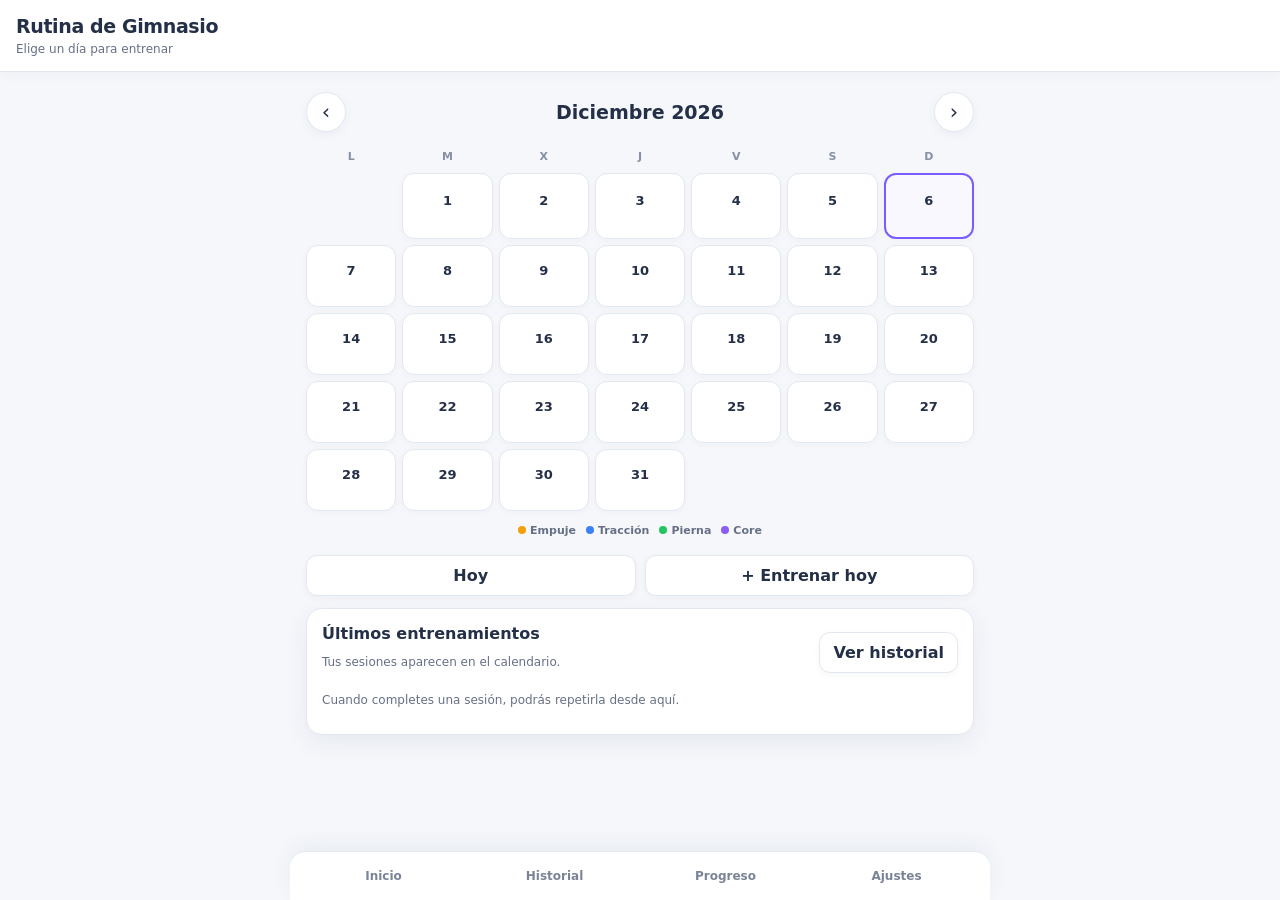
==== index.html @ dfa06aca "Update index.html" ====
<!doctype html>
<html lang="es">
<head>
<meta charset="utf-8">
<meta name="viewport" content="width=device-width,initial-scale=1,viewport-fit=cover">
<meta name="theme-color" content="#f5f7fb">
<meta name="description" content="Rutina Gym — calendario, entrenamientos, historial y biblioteca de ejercicios.">
<link rel="manifest" href="manifest.json">
<link rel="stylesheet" href="css/app.css">
<title>Rutina Gym V.2.5</title>
</head>
<body>
<div id="app">
<header class="topbar">
  <button id="backBtn" class="icon-btn hidden" aria-label="Volver">‹</button>
  <div class="title-wrap"><h1 id="pageTitle">Rutina de Gimnasio</h1><p id="pageSubtitle">Elige un día para entrenar</p></div>
</header>
<main id="screen"></main>
<nav class="bottom-nav" aria-label="Navegación principal">
  <button data-route="home">Inicio</button>
  <button data-route="history">Historial</button>
  <button data-route="stats">Progreso</button>
  <button data-route="settings">Ajustes</button>
</nav>
</div>
<div id="toast" class="toast" role="status" aria-live="polite"></div>
<div id="modalRoot"></div>
<script src="data/exercises.js"></script>
<script src="js/app.js" defer></script>
</body>
</html>
---- css/app.css ----
:root{
  --bg:#f5f7fb;
  --surface:#ffffff;
  --surface-soft:#f8fafc;
  --surface-tint:#eef2ff;
  --border:#e3e8f0;
  --text:#243047;
  --muted:#667085;
  --accent:#7c5cff;
  --accent-soft:#eee9ff;
  --push:#f59e0b;
  --pull:#3b82f6;
  --legs:#22c55e;
  --core:#8b5cf6;
  --danger:#dc4c64;
  --shadow:0 8px 24px rgba(37,52,79,.07);
}
*{box-sizing:border-box;-webkit-tap-highlight-color:transparent}
html,body{margin:0;min-height:100%;background:var(--bg);color:var(--text);font-family:Inter,system-ui,-apple-system,BlinkMacSystemFont,"Segoe UI",sans-serif}
body{padding-bottom:88px}
button,input,select,textarea{font:inherit}
button{cursor:pointer;color:inherit}
a{color:inherit;text-decoration:none}
.hidden{display:none!important}

.topbar{position:sticky;top:0;z-index:20;display:flex;align-items:center;gap:10px;min-height:72px;padding:12px 16px;background:rgba(255,255,255,.94);backdrop-filter:blur(12px);border-bottom:1px solid var(--border);box-shadow:0 2px 14px rgba(37,52,79,.04)}
.topbar h1{font-size:19px;line-height:1.2;margin:0;font-weight:800;letter-spacing:-.02em}
.topbar p{font-size:12px;color:var(--muted);margin:4px 0 0}
.title-wrap{min-width:0}
.icon-btn{width:40px;height:40px;flex:0 0 40px;border:1px solid var(--border);border-radius:50%;background:var(--surface);color:var(--text);font-size:25px;line-height:1;box-shadow:0 3px 10px rgba(37,52,79,.06)}

#screen{max-width:700px;margin:auto;padding:18px 16px 28px}
.bottom-nav{position:fixed;bottom:0;left:0;right:0;z-index:30;display:grid;grid-template-columns:repeat(4,1fr);padding:8px 8px calc(8px + env(safe-area-inset-bottom));background:rgba(255,255,255,.96);backdrop-filter:blur(14px);border-top:1px solid var(--border);box-shadow:0 -6px 20px rgba(37,52,79,.06)}
.bottom-nav button{border:0;background:none;color:#7a8496;padding:9px 4px;font-size:12px;font-weight:650;border-radius:10px}
.bottom-nav button.active{color:var(--accent);background:var(--accent-soft)}

.card{background:var(--surface);border:1px solid var(--border);border-radius:16px;padding:15px;margin-bottom:12px;box-shadow:var(--shadow)}
.row{display:flex;align-items:center;justify-content:space-between;gap:10px}.grid{display:grid;gap:10px}.grid-2{grid-template-columns:repeat(2,1fr)}
.btn{border:1px solid var(--border);border-radius:11px;background:var(--surface);color:var(--text);padding:10px 13px;font-weight:650;box-shadow:0 2px 7px rgba(37,52,79,.04)}
.btn:hover{background:var(--surface-soft)}
.btn.primary{background:var(--accent);border-color:var(--accent);color:#fff;box-shadow:0 6px 15px rgba(124,92,255,.22)}
.btn.danger{color:var(--danger)}.btn.full{width:100%}.btn:disabled{opacity:.45;cursor:not-allowed}.muted{color:var(--muted)}.small{font-size:12px}
h2{margin:4px 0 15px;font-size:24px;letter-spacing:-.025em}h3{margin:0 0 6px;font-size:16px}

.calendar-head{display:flex;align-items:center;justify-content:space-between;margin:2px 0 14px}.month-label{font-size:19px;font-weight:800;text-transform:capitalize}.month-btn{width:40px;height:40px;border:1px solid var(--border);border-radius:50%;background:var(--surface);color:var(--text);font-size:21px;box-shadow:0 3px 10px rgba(37,52,79,.05)}
.weekdays,.days{display:grid;grid-template-columns:repeat(7,1fr);gap:6px}.weekdays{margin-bottom:6px}.weekdays span{text-align:center;color:#8791a3;font-size:11px;font-weight:750;padding:4px}
.day-cell{min-height:62px;border:1px solid var(--border);border-radius:12px;background:var(--surface);display:flex;flex-direction:column;align-items:center;justify-content:center;gap:6px;font-size:13px;font-weight:700;position:relative;box-shadow:0 2px 7px rgba(37,52,79,.03)}
.day-cell.today{outline:2px solid var(--accent);outline-offset:-2px;background:#faf8ff}.day-cell.has-workout{background:#f9fafc}.day-cell.empty{visibility:hidden}.day-dots{display:flex;gap:4px;height:6px}.dot{width:6px;height:6px;border-radius:50%}
.legend{display:flex;gap:10px;justify-content:center;flex-wrap:wrap;margin:13px 0 18px}.legend span{font-size:11px;color:var(--muted);font-weight:650}.legend i{display:inline-block;width:8px;height:8px;border-radius:50%;margin-right:4px}
.home-actions{display:grid;grid-template-columns:repeat(2,1fr);gap:9px}

.modal-backdrop{position:fixed;inset:0;background:rgba(36,48,71,.35);backdrop-filter:blur(3px);z-index:100;display:flex;align-items:flex-end}.sheet{width:100%;max-width:700px;margin:auto 0 0;background:var(--surface);border:1px solid var(--border);border-radius:20px 20px 0 0;padding:17px;max-height:88vh;overflow:auto;box-shadow:0 -10px 35px rgba(37,52,79,.15)}.sheet h2{margin-top:0}
.session-row{border:1px solid var(--border);border-left:5px solid var(--gc,#7c5cff);border-radius:12px;padding:12px;margin-bottom:8px;background:var(--surface-soft)}.session-row button{margin-top:8px}
.group-banner{border-left:5px solid var(--gc);background:linear-gradient(135deg,#fff,#f8fafc);border-radius:16px;padding:16px;margin-bottom:14px;box-shadow:var(--shadow)}.group-banner-top{display:flex;justify-content:space-between;gap:10px}
.selection-row{display:flex;align-items:center;gap:11px;padding:13px;border:1px solid var(--border);border-radius:12px;background:var(--surface);margin-bottom:8px;box-shadow:0 2px 7px rgba(37,52,79,.03)}.selection-row.checked{border-color:var(--gc);background:color-mix(in srgb,var(--gc) 7%,white)}
.checkbox{width:28px;height:28px;flex:0 0 28px;border:1px solid #cfd6e2;border-radius:8px;display:grid;place-items:center;background:#f8fafc;color:#fff}.checkbox.checked{background:var(--gc);color:#fff;border-color:var(--gc);font-weight:900}
.section-label{font-size:11px;color:#7b8495;text-transform:uppercase;letter-spacing:.09em;margin:17px 3px 8px;font-weight:800}
.sticky-actions{position:sticky;bottom:84px;background:rgba(245,247,251,.94);backdrop-filter:blur(10px);padding:10px 0;display:grid;grid-template-columns:1fr 1fr;gap:9px;z-index:10}

.progress{height:9px;background:#e9edf4;border-radius:99px;overflow:hidden}.progress>div{height:100%;background:linear-gradient(90deg,var(--accent),#a98dff);width:0;border-radius:99px;transition:width .2s ease}
.tags{display:flex;gap:5px;flex-wrap:wrap}.tag{font-size:10px;padding:4px 8px;border-radius:99px;background:#eef1f6;color:#657084;font-weight:650}
.exercise{border-left:5px solid var(--exercise-color,var(--accent))}.workout-image{width:100%;max-height:230px;object-fit:contain;border-radius:12px;background:#f3f5f9;border:1px solid var(--border);margin:11px 0}.exercise-instructions{white-space:pre-line;line-height:1.5;color:#4f5c72}
.exercise-actions{display:flex;gap:7px;flex-wrap:wrap;align-items:center;margin:9px 0}.target{padding:9px 10px;background:#f0ecff;color:#5d49ad;border-radius:10px;font-weight:700}
.set-row{display:grid;grid-template-columns:30px 1fr 1fr 1fr 44px;gap:6px;align-items:center;margin-top:7px}.set-row input{padding:9px 5px;text-align:center;background:#f8fafc}.set-num{text-align:center;color:#8791a3;font-size:12px;font-weight:700}.check{height:40px;border-radius:10px;border:1px solid #d5dbe5;background:#f7f9fc;color:#647084}.check.checked{background:#22c55e;border-color:#22c55e;color:#fff}
.list{display:grid;gap:9px}.list-item{background:var(--surface);border:1px solid var(--border);border-radius:12px;padding:12px;box-shadow:0 2px 8px rgba(37,52,79,.035)}.empty{text-align:center;padding:32px 12px;color:var(--muted)}
.kpis{display:grid;grid-template-columns:repeat(2,1fr);gap:9px}.kpi{background:linear-gradient(135deg,#f7f5ff,#f9fbff);border:1px solid var(--border);border-radius:13px;padding:13px}.kpi b{display:block;font-size:20px;color:var(--text)}.kpi span{font-size:11px;color:var(--muted)}
label{display:block;font-size:12px;color:#59667b;margin-bottom:10px;font-weight:650}input,select,textarea{width:100%;background:#f9fafc;color:var(--text);border:1px solid #dce2eb;border-radius:10px;padding:10px}input:focus,select:focus,textarea:focus{outline:2px solid #dcd3ff;border-color:#a894ff}textarea{min-height:90px;resize:vertical}
.exercise-grid{display:grid;gap:10px}.exercise-card{display:grid;grid-template-columns:92px 1fr;gap:12px}.exercise-image{width:92px;height:92px;object-fit:cover;border-radius:12px;background:#f1f4f8;border:1px solid var(--border)}.exercise-image.placeholder{display:grid;place-items:center;color:#a1aaba;font-size:28px}.editor-image{width:100%;max-height:260px;object-fit:contain;border-radius:12px;background:#f3f5f9;border:1px solid var(--border);margin-bottom:10px}
.settings-hero{background:linear-gradient(135deg,#fff7ed,#f5f3ff 60%,#eef6ff)}.settings-icon{width:44px;height:44px;border-radius:14px;display:grid;place-items:center;background:#eee9ff;color:#6b50dc;font-size:22px;margin-bottom:10px}
.rest{position:fixed;left:12px;right:12px;bottom:92px;z-index:150;background:#fff;border:1px solid var(--border);border-radius:14px;padding:11px;display:flex;align-items:center;justify-content:space-between;gap:8px;box-shadow:0 10px 30px rgba(37,52,79,.16)}.rest strong{font-size:25px;color:var(--accent)}
.toast{position:fixed;left:16px;right:16px;bottom:96px;z-index:200;background:#243047;color:#fff;border-radius:11px;padding:12px 14px;display:none;box-shadow:0 10px 25px rgba(37,52,79,.18)}

@media(min-width:700px){.bottom-nav{left:50%;right:auto;width:700px;transform:translateX(-50%);border-radius:16px 16px 0 0}.kpis{grid-template-columns:repeat(4,1fr)}.modal-backdrop{align-items:center}.sheet{border-radius:18px;max-height:80vh}}
@media(max-width:390px){.day-cell{min-height:54px}.set-row{grid-template-columns:25px 1fr 1fr 1fr 40px}.exercise-card{grid-template-columns:78px 1fr}.exercise-image{width:78px;height:78px}}

/* V2.5: training workflow */
.repeat-row{margin-top:12px;padding-top:12px;border-top:1px solid var(--border)}
.exercise-image-placeholder{display:grid;place-items:center;min-height:72px;margin:10px 0;padding:12px;background:var(--surface-soft);border:1px dashed #cbd3e1;border-radius:12px;color:var(--muted);font-size:12px}
.previous-performance{display:flex;align-items:center;justify-content:space-between;gap:8px;flex-wrap:wrap;padding:8px 0;border-bottom:1px solid var(--border)}
.previous-performance p{margin:0;flex:1;min-width:180px}
.set-table-head{display:grid;grid-template-columns:30px 1fr 1fr 1fr 44px;gap:6px;margin-top:12px;color:var(--muted);font-size:10px;font-weight:800;text-align:center;text-transform:uppercase;letter-spacing:.04em}
.set-actions{display:flex;gap:8px;margin-top:9px;flex-wrap:wrap}.set-actions .btn{font-size:12px;padding:8px 10px}.btn.disabled{opacity:.4}
.progression-advice{margin-top:12px;padding:11px 12px;background:linear-gradient(135deg,#f0fdf4,#f0f9ff);border:1px solid #d5eee1;border-radius:12px;color:#315b4b}.progression-advice b{font-size:12px}.progression-advice p{margin:5px 0 0;line-height:1.45;color:#46645a}
@media(max-width:390px){.set-table-head,.set-row{grid-template-columns:24px minmax(0,1fr) minmax(0,1fr) minmax(0,1fr) 38px}.set-row input{min-width:0;padding:8px 2px;font-size:13px}.set-num{font-size:11px}}
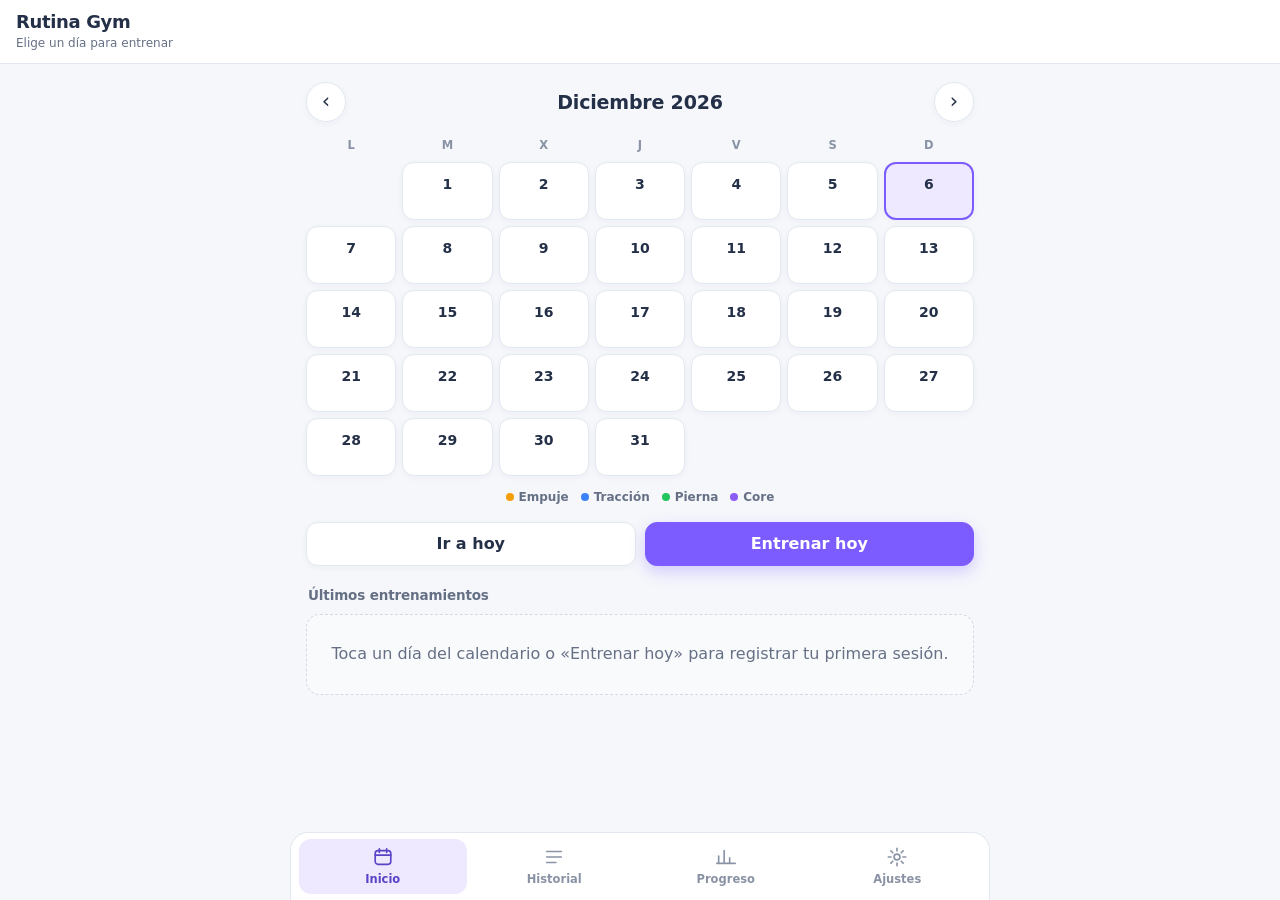
==== commit 7fe390ed: "Add files via upload" ====
--- a/index.html
+++ b/index.html
@@ -4,28 +4,45 @@
 <meta charset="utf-8">
 <meta name="viewport" content="width=device-width,initial-scale=1,viewport-fit=cover">
 <meta name="theme-color" content="#f5f7fb">
-<meta name="description" content="Rutina Gym — calendario, entrenamientos, historial y biblioteca de ejercicios.">
+<meta name="description" content="Rutina Gym: calendario, entrenamientos, historial, progreso y biblioteca de ejercicios.">
+<meta name="apple-mobile-web-app-capable" content="yes">
+<meta name="mobile-web-app-capable" content="yes">
+<meta name="apple-mobile-web-app-title" content="Rutina Gym">
+<meta name="apple-mobile-web-app-status-bar-style" content="default">
 <link rel="manifest" href="manifest.json">
+<link rel="icon" type="image/png" sizes="32x32" href="icons/favicon-32.png">
+<link rel="apple-touch-icon" href="icons/apple-touch-icon.png">
 <link rel="stylesheet" href="css/app.css">
-<title>Rutina Gym V.2.5</title>
+<title>Rutina Gym</title>
 </head>
 <body>
 <div id="app">
-<header class="topbar">
-  <button id="backBtn" class="icon-btn hidden" aria-label="Volver">‹</button>
-  <div class="title-wrap"><h1 id="pageTitle">Rutina de Gimnasio</h1><p id="pageSubtitle">Elige un día para entrenar</p></div>
-</header>
-<main id="screen"></main>
-<nav class="bottom-nav" aria-label="Navegación principal">
-  <button data-route="home">Inicio</button>
-  <button data-route="history">Historial</button>
-  <button data-route="stats">Progreso</button>
-  <button data-route="settings">Ajustes</button>
-</nav>
+  <header class="topbar">
+    <button id="backBtn" type="button" class="icon-btn hidden" aria-label="Volver">‹</button>
+    <div class="title-wrap"><h1 id="pageTitle">Rutina Gym</h1><p id="pageSubtitle"></p></div>
+  </header>
+  <main id="screen"></main>
+  <div id="restBar" class="rest-bar" role="timer" aria-label="Temporizador de descanso"></div>
+  <nav class="bottom-nav" aria-label="Navegación principal">
+    <button type="button" data-route=""><svg viewBox="0 0 24 24" aria-hidden="true"><rect x="3.5" y="5" width="17" height="15" rx="3"/><path d="M3.5 10h17M8 3v4M16 3v4"/></svg>Inicio</button>
+    <button type="button" data-route="history"><svg viewBox="0 0 24 24" aria-hidden="true"><path d="M4 6h16M4 12h16M4 18h10"/></svg>Historial</button>
+    <button type="button" data-route="stats"><svg viewBox="0 0 24 24" aria-hidden="true"><path d="M4 19V11M10 19V5M16 19v-6M22 19H2"/></svg>Progreso</button>
+    <button type="button" data-route="settings"><svg viewBox="0 0 24 24" aria-hidden="true"><circle cx="12" cy="12" r="3.2"/><path d="M12 2.5v3M12 18.5v3M2.5 12h3M18.5 12h3M5.3 5.3l2.1 2.1M16.6 16.6l2.1 2.1M5.3 18.7l2.1-2.1M16.6 7.4l2.1-2.1"/></svg>Ajustes</button>
+  </nav>
 </div>
 <div id="toast" class="toast" role="status" aria-live="polite"></div>
 <div id="modalRoot"></div>
+<noscript><p style="padding:20px">Rutina Gym necesita JavaScript activado.</p></noscript>
 <script src="data/exercises.js"></script>
+<script src="js/util.js" defer></script>
+<script src="js/store.js" defer></script>
+<script src="js/images.js" defer></script>
+<script src="js/logic.js" defer></script>
+<script src="js/timer.js" defer></script>
+<script src="js/charts.js" defer></script>
+<script src="js/backup.js" defer></script>
+<script src="js/views-train.js" defer></script>
+<script src="js/views-manage.js" defer></script>
 <script src="js/app.js" defer></script>
 </body>
 </html>
--- a/css/app.css
+++ b/css/app.css
@@ -1,84 +1,306 @@
+/* Rutina Gym — estilos. Claro y de contraste suave, con modo oscuro (automático o manual). */
 :root{
-  --bg:#f5f7fb;
-  --surface:#ffffff;
-  --surface-soft:#f8fafc;
-  --surface-tint:#eef2ff;
-  --border:#e3e8f0;
-  --text:#243047;
-  --muted:#667085;
-  --accent:#7c5cff;
-  --accent-soft:#eee9ff;
-  --push:#f59e0b;
-  --pull:#3b82f6;
-  --legs:#22c55e;
-  --core:#8b5cf6;
-  --danger:#dc4c64;
-  --shadow:0 8px 24px rgba(37,52,79,.07);
-}
+  --bg:#f5f7fb; --surface:#ffffff; --surface-2:#f8fafc; --surface-3:#eef1f6;
+  --border:#e3e8f0; --border-strong:#d3dae5;
+  --text:#243047; --muted:#667085; --faint:#8a93a5;
+  --accent:#7c5cff; --accent-2:#a98dff; --accent-soft:#eee9ff; --accent-text:#5a43c4;
+  --ok:#16a34a; --ok-soft:#e5f7ec; --warn:#c2620a; --warn-soft:#fff2e2; --info:#2f6fd6; --info-soft:#e8f0fd;
+  --danger:#d43d57; --danger-soft:#fdecef;
+  --shadow:0 8px 24px rgba(37,52,79,.07); --shadow-sm:0 2px 7px rgba(37,52,79,.04);
+  --glass:rgba(255,255,255,.94); --backdrop:rgba(36,48,71,.38); --toast-bg:#243047; --toast-fg:#fff; --toast-act:#c7b9ff;
+  --radius:16px; --nav-h:68px;
+  color-scheme:light;
+}
+@media (prefers-color-scheme:dark){
+  :root:not([data-theme="light"]){
+    --bg:#141824; --surface:#1c2130; --surface-2:#222839; --surface-3:#2a3145;
+    --border:#2d3447; --border-strong:#3a4359;
+    --text:#e6e9f2; --muted:#a2aabd; --faint:#7d869b;
+    --accent:#9a82ff; --accent-2:#b9a6ff; --accent-soft:#2c2650; --accent-text:#c7b9ff;
+    --ok:#3ccf74; --ok-soft:#173326; --warn:#f0a050; --warn-soft:#3a2a17; --info:#7aaeff; --info-soft:#1c2a45;
+    --danger:#ff7088; --danger-soft:#3a1d25;
+    --shadow:0 8px 24px rgba(0,0,0,.28); --shadow-sm:0 2px 7px rgba(0,0,0,.2);
+    --glass:rgba(28,33,48,.94); --backdrop:rgba(5,8,15,.6); --toast-bg:#e6e9f2; --toast-fg:#1c2130; --toast-act:#5a43c4;
+    color-scheme:dark;
+  }
+}
+:root[data-theme="dark"]{
+  --bg:#141824; --surface:#1c2130; --surface-2:#222839; --surface-3:#2a3145;
+  --border:#2d3447; --border-strong:#3a4359;
+  --text:#e6e9f2; --muted:#a2aabd; --faint:#7d869b;
+  --accent:#9a82ff; --accent-2:#b9a6ff; --accent-soft:#2c2650; --accent-text:#c7b9ff;
+  --ok:#3ccf74; --ok-soft:#173326; --warn:#f0a050; --warn-soft:#3a2a17; --info:#7aaeff; --info-soft:#1c2a45;
+  --danger:#ff7088; --danger-soft:#3a1d25;
+  --shadow:0 8px 24px rgba(0,0,0,.28); --shadow-sm:0 2px 7px rgba(0,0,0,.2);
+  --glass:rgba(28,33,48,.94); --backdrop:rgba(5,8,15,.6); --toast-bg:#e6e9f2; --toast-fg:#1c2130; --toast-act:#5a43c4;
+  color-scheme:dark;
+}
+
 *{box-sizing:border-box;-webkit-tap-highlight-color:transparent}
-html,body{margin:0;min-height:100%;background:var(--bg);color:var(--text);font-family:Inter,system-ui,-apple-system,BlinkMacSystemFont,"Segoe UI",sans-serif}
-body{padding-bottom:88px}
-button,input,select,textarea{font:inherit}
-button{cursor:pointer;color:inherit}
+html,body{margin:0;min-height:100%;background:var(--bg);color:var(--text);font-family:Inter,system-ui,-apple-system,BlinkMacSystemFont,"Segoe UI",Roboto,sans-serif;font-size:16px;line-height:1.4}
+body{padding-bottom:calc(var(--nav-h) + env(safe-area-inset-bottom) + 12px)}
+button,input,select,textarea{font:inherit;color:inherit}
+button{cursor:pointer;background:none;border:0;padding:0;text-align:inherit}
 a{color:inherit;text-decoration:none}
+img{display:block}
 .hidden{display:none!important}
-
-.topbar{position:sticky;top:0;z-index:20;display:flex;align-items:center;gap:10px;min-height:72px;padding:12px 16px;background:rgba(255,255,255,.94);backdrop-filter:blur(12px);border-bottom:1px solid var(--border);box-shadow:0 2px 14px rgba(37,52,79,.04)}
-.topbar h1{font-size:19px;line-height:1.2;margin:0;font-weight:800;letter-spacing:-.02em}
-.topbar p{font-size:12px;color:var(--muted);margin:4px 0 0}
-.title-wrap{min-width:0}
-.icon-btn{width:40px;height:40px;flex:0 0 40px;border:1px solid var(--border);border-radius:50%;background:var(--surface);color:var(--text);font-size:25px;line-height:1;box-shadow:0 3px 10px rgba(37,52,79,.06)}
-
-#screen{max-width:700px;margin:auto;padding:18px 16px 28px}
-.bottom-nav{position:fixed;bottom:0;left:0;right:0;z-index:30;display:grid;grid-template-columns:repeat(4,1fr);padding:8px 8px calc(8px + env(safe-area-inset-bottom));background:rgba(255,255,255,.96);backdrop-filter:blur(14px);border-top:1px solid var(--border);box-shadow:0 -6px 20px rgba(37,52,79,.06)}
-.bottom-nav button{border:0;background:none;color:#7a8496;padding:9px 4px;font-size:12px;font-weight:650;border-radius:10px}
-.bottom-nav button.active{color:var(--accent);background:var(--accent-soft)}
-
-.card{background:var(--surface);border:1px solid var(--border);border-radius:16px;padding:15px;margin-bottom:12px;box-shadow:var(--shadow)}
-.row{display:flex;align-items:center;justify-content:space-between;gap:10px}.grid{display:grid;gap:10px}.grid-2{grid-template-columns:repeat(2,1fr)}
-.btn{border:1px solid var(--border);border-radius:11px;background:var(--surface);color:var(--text);padding:10px 13px;font-weight:650;box-shadow:0 2px 7px rgba(37,52,79,.04)}
-.btn:hover{background:var(--surface-soft)}
-.btn.primary{background:var(--accent);border-color:var(--accent);color:#fff;box-shadow:0 6px 15px rgba(124,92,255,.22)}
-.btn.danger{color:var(--danger)}.btn.full{width:100%}.btn:disabled{opacity:.45;cursor:not-allowed}.muted{color:var(--muted)}.small{font-size:12px}
-h2{margin:4px 0 15px;font-size:24px;letter-spacing:-.025em}h3{margin:0 0 6px;font-size:16px}
-
-.calendar-head{display:flex;align-items:center;justify-content:space-between;margin:2px 0 14px}.month-label{font-size:19px;font-weight:800;text-transform:capitalize}.month-btn{width:40px;height:40px;border:1px solid var(--border);border-radius:50%;background:var(--surface);color:var(--text);font-size:21px;box-shadow:0 3px 10px rgba(37,52,79,.05)}
-.weekdays,.days{display:grid;grid-template-columns:repeat(7,1fr);gap:6px}.weekdays{margin-bottom:6px}.weekdays span{text-align:center;color:#8791a3;font-size:11px;font-weight:750;padding:4px}
-.day-cell{min-height:62px;border:1px solid var(--border);border-radius:12px;background:var(--surface);display:flex;flex-direction:column;align-items:center;justify-content:center;gap:6px;font-size:13px;font-weight:700;position:relative;box-shadow:0 2px 7px rgba(37,52,79,.03)}
-.day-cell.today{outline:2px solid var(--accent);outline-offset:-2px;background:#faf8ff}.day-cell.has-workout{background:#f9fafc}.day-cell.empty{visibility:hidden}.day-dots{display:flex;gap:4px;height:6px}.dot{width:6px;height:6px;border-radius:50%}
-.legend{display:flex;gap:10px;justify-content:center;flex-wrap:wrap;margin:13px 0 18px}.legend span{font-size:11px;color:var(--muted);font-weight:650}.legend i{display:inline-block;width:8px;height:8px;border-radius:50%;margin-right:4px}
-.home-actions{display:grid;grid-template-columns:repeat(2,1fr);gap:9px}
-
-.modal-backdrop{position:fixed;inset:0;background:rgba(36,48,71,.35);backdrop-filter:blur(3px);z-index:100;display:flex;align-items:flex-end}.sheet{width:100%;max-width:700px;margin:auto 0 0;background:var(--surface);border:1px solid var(--border);border-radius:20px 20px 0 0;padding:17px;max-height:88vh;overflow:auto;box-shadow:0 -10px 35px rgba(37,52,79,.15)}.sheet h2{margin-top:0}
-.session-row{border:1px solid var(--border);border-left:5px solid var(--gc,#7c5cff);border-radius:12px;padding:12px;margin-bottom:8px;background:var(--surface-soft)}.session-row button{margin-top:8px}
-.group-banner{border-left:5px solid var(--gc);background:linear-gradient(135deg,#fff,#f8fafc);border-radius:16px;padding:16px;margin-bottom:14px;box-shadow:var(--shadow)}.group-banner-top{display:flex;justify-content:space-between;gap:10px}
-.selection-row{display:flex;align-items:center;gap:11px;padding:13px;border:1px solid var(--border);border-radius:12px;background:var(--surface);margin-bottom:8px;box-shadow:0 2px 7px rgba(37,52,79,.03)}.selection-row.checked{border-color:var(--gc);background:color-mix(in srgb,var(--gc) 7%,white)}
-.checkbox{width:28px;height:28px;flex:0 0 28px;border:1px solid #cfd6e2;border-radius:8px;display:grid;place-items:center;background:#f8fafc;color:#fff}.checkbox.checked{background:var(--gc);color:#fff;border-color:var(--gc);font-weight:900}
-.section-label{font-size:11px;color:#7b8495;text-transform:uppercase;letter-spacing:.09em;margin:17px 3px 8px;font-weight:800}
-.sticky-actions{position:sticky;bottom:84px;background:rgba(245,247,251,.94);backdrop-filter:blur(10px);padding:10px 0;display:grid;grid-template-columns:1fr 1fr;gap:9px;z-index:10}
-
-.progress{height:9px;background:#e9edf4;border-radius:99px;overflow:hidden}.progress>div{height:100%;background:linear-gradient(90deg,var(--accent),#a98dff);width:0;border-radius:99px;transition:width .2s ease}
-.tags{display:flex;gap:5px;flex-wrap:wrap}.tag{font-size:10px;padding:4px 8px;border-radius:99px;background:#eef1f6;color:#657084;font-weight:650}
-.exercise{border-left:5px solid var(--exercise-color,var(--accent))}.workout-image{width:100%;max-height:230px;object-fit:contain;border-radius:12px;background:#f3f5f9;border:1px solid var(--border);margin:11px 0}.exercise-instructions{white-space:pre-line;line-height:1.5;color:#4f5c72}
-.exercise-actions{display:flex;gap:7px;flex-wrap:wrap;align-items:center;margin:9px 0}.target{padding:9px 10px;background:#f0ecff;color:#5d49ad;border-radius:10px;font-weight:700}
-.set-row{display:grid;grid-template-columns:30px 1fr 1fr 1fr 44px;gap:6px;align-items:center;margin-top:7px}.set-row input{padding:9px 5px;text-align:center;background:#f8fafc}.set-num{text-align:center;color:#8791a3;font-size:12px;font-weight:700}.check{height:40px;border-radius:10px;border:1px solid #d5dbe5;background:#f7f9fc;color:#647084}.check.checked{background:#22c55e;border-color:#22c55e;color:#fff}
-.list{display:grid;gap:9px}.list-item{background:var(--surface);border:1px solid var(--border);border-radius:12px;padding:12px;box-shadow:0 2px 8px rgba(37,52,79,.035)}.empty{text-align:center;padding:32px 12px;color:var(--muted)}
-.kpis{display:grid;grid-template-columns:repeat(2,1fr);gap:9px}.kpi{background:linear-gradient(135deg,#f7f5ff,#f9fbff);border:1px solid var(--border);border-radius:13px;padding:13px}.kpi b{display:block;font-size:20px;color:var(--text)}.kpi span{font-size:11px;color:var(--muted)}
-label{display:block;font-size:12px;color:#59667b;margin-bottom:10px;font-weight:650}input,select,textarea{width:100%;background:#f9fafc;color:var(--text);border:1px solid #dce2eb;border-radius:10px;padding:10px}input:focus,select:focus,textarea:focus{outline:2px solid #dcd3ff;border-color:#a894ff}textarea{min-height:90px;resize:vertical}
-.exercise-grid{display:grid;gap:10px}.exercise-card{display:grid;grid-template-columns:92px 1fr;gap:12px}.exercise-image{width:92px;height:92px;object-fit:cover;border-radius:12px;background:#f1f4f8;border:1px solid var(--border)}.exercise-image.placeholder{display:grid;place-items:center;color:#a1aaba;font-size:28px}.editor-image{width:100%;max-height:260px;object-fit:contain;border-radius:12px;background:#f3f5f9;border:1px solid var(--border);margin-bottom:10px}
-.settings-hero{background:linear-gradient(135deg,#fff7ed,#f5f3ff 60%,#eef6ff)}.settings-icon{width:44px;height:44px;border-radius:14px;display:grid;place-items:center;background:#eee9ff;color:#6b50dc;font-size:22px;margin-bottom:10px}
-.rest{position:fixed;left:12px;right:12px;bottom:92px;z-index:150;background:#fff;border:1px solid var(--border);border-radius:14px;padding:11px;display:flex;align-items:center;justify-content:space-between;gap:8px;box-shadow:0 10px 30px rgba(37,52,79,.16)}.rest strong{font-size:25px;color:var(--accent)}
-.toast{position:fixed;left:16px;right:16px;bottom:96px;z-index:200;background:#243047;color:#fff;border-radius:11px;padding:12px 14px;display:none;box-shadow:0 10px 25px rgba(37,52,79,.18)}
-
-@media(min-width:700px){.bottom-nav{left:50%;right:auto;width:700px;transform:translateX(-50%);border-radius:16px 16px 0 0}.kpis{grid-template-columns:repeat(4,1fr)}.modal-backdrop{align-items:center}.sheet{border-radius:18px;max-height:80vh}}
-@media(max-width:390px){.day-cell{min-height:54px}.set-row{grid-template-columns:25px 1fr 1fr 1fr 40px}.exercise-card{grid-template-columns:78px 1fr}.exercise-image{width:78px;height:78px}}
-
-/* V2.5: training workflow */
-.repeat-row{margin-top:12px;padding-top:12px;border-top:1px solid var(--border)}
-.exercise-image-placeholder{display:grid;place-items:center;min-height:72px;margin:10px 0;padding:12px;background:var(--surface-soft);border:1px dashed #cbd3e1;border-radius:12px;color:var(--muted);font-size:12px}
-.previous-performance{display:flex;align-items:center;justify-content:space-between;gap:8px;flex-wrap:wrap;padding:8px 0;border-bottom:1px solid var(--border)}
-.previous-performance p{margin:0;flex:1;min-width:180px}
-.set-table-head{display:grid;grid-template-columns:30px 1fr 1fr 1fr 44px;gap:6px;margin-top:12px;color:var(--muted);font-size:10px;font-weight:800;text-align:center;text-transform:uppercase;letter-spacing:.04em}
-.set-actions{display:flex;gap:8px;margin-top:9px;flex-wrap:wrap}.set-actions .btn{font-size:12px;padding:8px 10px}.btn.disabled{opacity:.4}
-.progression-advice{margin-top:12px;padding:11px 12px;background:linear-gradient(135deg,#f0fdf4,#f0f9ff);border:1px solid #d5eee1;border-radius:12px;color:#315b4b}.progression-advice b{font-size:12px}.progression-advice p{margin:5px 0 0;line-height:1.45;color:#46645a}
-@media(max-width:390px){.set-table-head,.set-row{grid-template-columns:24px minmax(0,1fr) minmax(0,1fr) minmax(0,1fr) 38px}.set-row input{min-width:0;padding:8px 2px;font-size:13px}.set-num{font-size:11px}}
+.muted{color:var(--muted)} .small{font-size:12.5px} .center{text-align:center}
+h2{margin:4px 0 14px;font-size:23px;letter-spacing:-.02em;line-height:1.2}
+h3{margin:0 0 6px;font-size:16px;letter-spacing:-.01em}
+:focus-visible{outline:2px solid var(--accent);outline-offset:2px;border-radius:8px}
+@media (prefers-reduced-motion:reduce){*{transition:none!important;animation:none!important;scroll-behavior:auto!important}}
+
+/* ---------- cabecera y navegación ---------- */
+.topbar{position:sticky;top:0;z-index:20;display:flex;align-items:center;gap:10px;min-height:64px;padding:10px 16px;padding-top:calc(10px + env(safe-area-inset-top));background:var(--glass);backdrop-filter:blur(12px);-webkit-backdrop-filter:blur(12px);border-bottom:1px solid var(--border)}
+.topbar h1{font-size:18px;line-height:1.2;margin:0;font-weight:800;letter-spacing:-.02em;white-space:nowrap;overflow:hidden;text-overflow:ellipsis}
+.topbar p{font-size:12px;color:var(--muted);margin:3px 0 0;white-space:nowrap;overflow:hidden;text-overflow:ellipsis}
+.title-wrap{min-width:0;flex:1}
+.icon-btn{width:40px;height:40px;flex:0 0 40px;display:grid;place-items:center;border:1px solid var(--border);border-radius:50%;background:var(--surface);color:var(--text);font-size:20px;line-height:1;box-shadow:var(--shadow-sm)}
+#backBtn{font-size:26px;padding-bottom:3px}
+#screen{max-width:700px;margin:auto;padding:16px 16px 24px}
+.bottom-nav{position:fixed;bottom:0;left:0;right:0;z-index:30;display:grid;grid-template-columns:repeat(4,1fr);gap:4px;padding:6px 8px calc(6px + env(safe-area-inset-bottom));background:var(--glass);backdrop-filter:blur(14px);-webkit-backdrop-filter:blur(14px);border-top:1px solid var(--border)}
+.bottom-nav button{display:flex;flex-direction:column;align-items:center;gap:3px;color:var(--faint);padding:7px 4px;font-size:11.5px;font-weight:650;border-radius:12px;text-align:center}
+.bottom-nav svg{width:22px;height:22px;fill:none;stroke:currentColor;stroke-width:1.8;stroke-linecap:round;stroke-linejoin:round}
+.bottom-nav button.active{color:var(--accent-text);background:var(--accent-soft)}
+
+/* ---------- bloques básicos ---------- */
+.card{background:var(--surface);border:1px solid var(--border);border-radius:var(--radius);padding:15px;margin-bottom:12px;box-shadow:var(--shadow)}
+.row{display:flex;align-items:center;justify-content:space-between;gap:10px}
+.grid-2{display:grid;grid-template-columns:1fr 1fr;gap:10px}
+.section-title{font-size:13.5px;color:var(--muted);font-weight:700;margin:20px 2px 9px}
+.section-title.month{text-transform:capitalize;color:var(--text);font-size:15px}
+.empty{text-align:center;padding:28px 14px;color:var(--muted);background:var(--surface-2);border:1px dashed var(--border-strong);border-radius:14px}
+
+.btn{display:inline-flex;align-items:center;justify-content:center;gap:6px;min-height:44px;border:1px solid var(--border);border-radius:12px;background:var(--surface);color:var(--text);padding:10px 14px;font-weight:650;box-shadow:var(--shadow-sm);text-align:center}
+.btn:active{transform:translateY(1px)}
+.btn.primary{background:var(--accent);border-color:var(--accent);color:#fff;box-shadow:0 6px 15px color-mix(in srgb,var(--accent) 28%,transparent)}
+.btn.danger{color:var(--danger)}
+.btn.danger-solid{background:var(--danger);border-color:var(--danger);color:#fff}
+.btn.ghost{background:transparent;box-shadow:none;border-color:transparent;color:var(--accent-text)}
+.btn.full{display:flex;width:100%;margin-top:10px}
+.btn.small-btn{min-height:36px;padding:7px 11px;font-size:13.5px}
+.btn:disabled{opacity:.45;cursor:not-allowed}
+.link{color:var(--accent-text);font-weight:650;text-decoration:underline;text-underline-offset:2px}
+.file-btn{position:relative;overflow:hidden;cursor:pointer;margin:0}
+.file-btn input{position:absolute;inset:0;opacity:0;cursor:pointer;width:100%}
+
+label{display:block;font-size:12.5px;color:var(--muted);margin-bottom:11px;font-weight:650}
+label>input,label>select,label>textarea{margin-top:5px}
+input,select,textarea{width:100%;background:var(--surface-2);color:var(--text);border:1px solid var(--border-strong);border-radius:10px;padding:10px 11px;font-size:16px}
+input::placeholder,textarea::placeholder{color:var(--faint)}
+input:focus,select:focus,textarea:focus{outline:2px solid color-mix(in srgb,var(--accent) 35%,transparent);border-color:var(--accent)}
+textarea{min-height:84px;resize:vertical;line-height:1.45}
+input[type="search"]{-webkit-appearance:none;appearance:none}
+.warn{color:var(--warn)}
+
+.tags{display:flex;gap:5px;flex-wrap:wrap;margin-top:5px}
+.tag{font-size:11px;padding:3px 8px;border-radius:99px;background:var(--surface-3);color:var(--muted);font-weight:650}
+.tag.dim{opacity:.7}
+.badge{font-size:11.5px;font-weight:700;padding:3px 9px;border-radius:99px}
+.badge.ok{background:var(--ok-soft);color:var(--ok)}
+.count-pill{font-size:12.5px;padding:5px 10px;border-radius:99px;background:color-mix(in srgb,var(--gc) 14%,var(--surface));color:var(--text);white-space:nowrap;align-self:flex-start}
+
+.chips{display:flex;gap:7px;flex-wrap:wrap;margin:10px 0}
+.chips.scroll{flex-wrap:nowrap;overflow-x:auto;scrollbar-width:none;margin-top:0}
+.chip{flex:0 0 auto;min-height:34px;padding:6px 13px;border-radius:99px;border:1px solid var(--border);background:var(--surface);font-size:13.5px;font-weight:650;color:var(--muted)}
+.chip.on{background:color-mix(in srgb,var(--gc,var(--accent)) 16%,var(--surface));border-color:var(--gc,var(--accent));color:var(--text)}
+.filter-bar{margin:12px 0 4px}
+
+/* ---------- calendario ---------- */
+.calendar-head{display:flex;align-items:center;justify-content:space-between;margin:2px 0 12px}
+.month-label{font-size:19px;font-weight:800;text-transform:capitalize;letter-spacing:-.01em}
+.month-btn{width:40px;height:40px;border:1px solid var(--border);border-radius:50%;background:var(--surface);font-size:21px;box-shadow:var(--shadow-sm);display:grid;place-items:center}
+.weekdays,.days{display:grid;grid-template-columns:repeat(7,1fr);gap:6px}
+.weekdays{margin-bottom:6px}
+.weekdays span{text-align:center;color:var(--faint);font-size:11.5px;font-weight:750;padding:3px}
+.day-cell{min-height:58px;border:1px solid var(--border);border-radius:12px;background:var(--surface);display:flex;flex-direction:column;align-items:center;justify-content:center;gap:6px;font-size:14px;font-weight:700;box-shadow:var(--shadow-sm)}
+.day-cell.today{outline:2px solid var(--accent);outline-offset:-2px;background:var(--accent-soft)}
+.day-cell.has-workout{background:var(--surface-2)}
+.day-cell.empty{visibility:hidden}
+.day-dots{display:flex;gap:3px;height:6px}
+.dot{width:6px;height:6px;border-radius:50%}
+.legend{display:flex;gap:12px;justify-content:center;flex-wrap:wrap;margin:13px 0 16px}
+.legend span{font-size:12px;color:var(--muted);font-weight:650}
+.legend i{display:inline-block;width:8px;height:8px;border-radius:50%;margin-right:5px}
+.home-actions{display:grid;grid-template-columns:1fr 1fr;gap:9px}
+.resume{display:flex;width:100%;align-items:center;justify-content:space-between;gap:10px;margin-bottom:14px;padding:13px 15px;border-radius:var(--radius);background:color-mix(in srgb,var(--gc) 12%,var(--surface));border:1px solid color-mix(in srgb,var(--gc) 45%,var(--border));box-shadow:var(--shadow)}
+.resume>span:first-child{display:flex;flex-direction:column;gap:2px}
+.resume-go{font-weight:750;color:var(--text);background:var(--surface);border-radius:99px;padding:7px 13px;border:1px solid var(--border)}
+.notice{display:flex;flex-direction:column;gap:10px;border-color:color-mix(in srgb,var(--warn) 40%,var(--border));background:color-mix(in srgb,var(--warn-soft) 70%,var(--surface))}
+.notice p{margin:4px 0 0}
+.notice-actions{display:flex;gap:8px;flex-wrap:wrap}
+
+/* ---------- listas ---------- */
+.list{display:grid;gap:9px}
+.list-item{position:relative;display:flex;align-items:center;gap:10px;width:100%;background:var(--surface);border:1px solid var(--border);border-left:5px solid var(--gc,var(--accent));border-radius:13px;padding:12px;box-shadow:var(--shadow-sm);text-align:left}
+.session-main,.quick,.pr-row,.lib-text,.tpl-row>span:first-child{display:flex;flex-direction:column;gap:3px;flex:1;min-width:0;text-align:left}
+.list-item.quick,.list-item.pr-row{flex-direction:column;align-items:flex-start;gap:3px}
+.stat-line{color:var(--text);opacity:.8}
+.stat-line em{font-style:normal;color:var(--accent-text);font-weight:700}
+
+/* ---------- hojas, menús, diálogos ---------- */
+.modal-backdrop,.dialog-backdrop{position:fixed;inset:0;background:var(--backdrop);backdrop-filter:blur(3px);-webkit-backdrop-filter:blur(3px);z-index:100;display:flex;align-items:flex-end;justify-content:center}
+.sheet{width:100%;max-width:700px;background:var(--surface);border:1px solid var(--border);border-radius:22px 22px 0 0;padding:16px 16px calc(18px + env(safe-area-inset-bottom));max-height:90vh;overflow:auto;box-shadow:0 -10px 35px rgba(0,0,0,.18);animation:sheetIn .2s ease-out}
+@keyframes sheetIn{from{transform:translateY(24px);opacity:.6}to{transform:none;opacity:1}}
+.sheet-head{display:flex;align-items:center;justify-content:space-between;gap:10px;margin-bottom:8px}
+.sheet-head h2,.sheet-head h3{margin:0}
+.menu-list{display:grid;gap:6px;margin-top:6px}
+.menu-item{padding:14px;border-radius:12px;background:var(--surface-2);border:1px solid var(--border);font-weight:650}
+.menu-item.danger{color:var(--danger)}
+.group-grid{display:grid;grid-template-columns:1fr 1fr;gap:9px}
+.group-btn{display:flex;flex-direction:column;gap:4px;padding:13px;border-radius:14px;border:1px solid color-mix(in srgb,var(--gc) 40%,var(--border));background:color-mix(in srgb,var(--gc) 9%,var(--surface));text-align:left}
+.group-btn b{font-size:15.5px}
+.group-btn .small{color:var(--muted);line-height:1.3}
+.gallery img{width:100%;max-height:70vh;object-fit:contain;border-radius:14px;background:var(--surface-3)}
+.gallery-nav{display:flex;align-items:center;justify-content:space-between;gap:10px;margin-top:10px}
+.gallery-nav .btn{min-width:56px;font-size:20px}
+.video{position:relative;aspect-ratio:16/9;border-radius:14px;overflow:hidden;background:#000;margin-bottom:6px}
+.video iframe{position:absolute;inset:0;width:100%;height:100%;border:0}
+.dialog-backdrop{align-items:center;padding:20px;z-index:300}
+.dialog{width:100%;max-width:400px;background:var(--surface);border:1px solid var(--border);border-radius:18px;padding:18px;box-shadow:0 20px 50px rgba(0,0,0,.25)}
+.dialog p{margin:0 0 14px;line-height:1.5}
+.dialog input{margin-bottom:14px}
+.dialog-actions{display:grid;grid-template-columns:1fr 1fr;gap:9px}
+
+/* ---------- selección de ejercicios ---------- */
+.group-banner{display:flex;justify-content:space-between;gap:12px;border-left:5px solid var(--gc);background:var(--surface);border-radius:var(--radius);padding:14px 15px;box-shadow:var(--shadow)}
+.group-banner h2{margin:0 0 4px}
+.group-banner p{margin:0}
+.section-label{font-size:12px;color:var(--faint);margin:16px 3px 7px;font-weight:750}
+.selection-row{display:flex;align-items:center;gap:11px;width:100%;padding:11px 12px;border:1px solid var(--border);border-radius:13px;background:var(--surface);margin-bottom:7px;box-shadow:var(--shadow-sm);text-align:left}
+.selection-row.checked{border-color:var(--gc);background:color-mix(in srgb,var(--gc) 8%,var(--surface))}
+.checkbox{width:28px;height:28px;flex:0 0 28px;border:1.5px solid var(--border-strong);border-radius:8px;display:grid;place-items:center;font-size:13px;font-weight:800;color:#fff}
+.selection-row.checked .checkbox{background:var(--gc);border-color:var(--gc)}
+.sel-thumb{width:42px;height:42px;flex:0 0 42px;border-radius:9px;object-fit:cover;background:var(--surface-3)}
+.sel-text{display:flex;flex-direction:column;gap:2px;min-width:0}
+.sticky-actions{position:sticky;bottom:calc(var(--nav-h) + env(safe-area-inset-bottom) + 6px);z-index:10;display:grid;grid-template-columns:1fr 1fr;gap:9px;padding:10px 0;margin-top:6px;background:linear-gradient(to bottom,transparent,var(--bg) 30%)}
+
+/* ---------- sesión ---------- */
+.session-top{border-left:5px solid var(--gc)}
+.session-top .row{margin-bottom:8px}
+.session-top .row:last-child{margin:8px 0 0}
+.progress{height:9px;background:var(--surface-3);border-radius:99px;overflow:hidden}
+.progress>div{height:100%;width:0;background:linear-gradient(90deg,var(--accent),var(--accent-2));border-radius:99px;transition:width .25s ease}
+.exercise{border-left:5px solid var(--gc)}
+.ex-head{display:flex;align-items:flex-start;gap:11px}
+.ex-thumb{position:relative;flex:0 0 64px;width:64px;height:64px;border-radius:12px;overflow:hidden;background:var(--surface-3);border:1px solid var(--border)}
+.ex-thumb img{width:100%;height:100%;object-fit:cover}
+.ex-thumb span{position:absolute;right:4px;bottom:4px;font-size:10.5px;font-weight:800;background:rgba(0,0,0,.6);color:#fff;border-radius:99px;padding:1px 6px}
+.ex-title{flex:1;min-width:0}
+.ex-title h3{margin:2px 0 3px;line-height:1.25}
+.ex-meta{display:flex;flex-wrap:wrap;gap:6px;margin:10px 0 4px}
+.ex-meta span{background:var(--accent-soft);color:var(--accent-text);border-radius:8px;padding:5px 9px;font-weight:700}
+.prev{margin:8px 0 4px}
+.suggest{margin:6px 0;padding:8px 11px;border-radius:10px;font-size:13.5px;font-weight:650;background:var(--info-soft);color:var(--info)}
+.suggest.up{background:var(--ok-soft);color:var(--ok)}
+.suggest.down,.suggest.hold{background:var(--warn-soft);color:var(--warn)}
+.ex-links{display:flex;flex-wrap:wrap;gap:7px;align-items:center;margin:8px 0}
+.ex-links details{flex-basis:100%;background:var(--surface-2);border:1px solid var(--border);border-radius:10px;padding:9px 11px}
+.ex-links summary{cursor:pointer;font-weight:650;font-size:13.5px}
+.exercise-instructions{white-space:pre-line;line-height:1.5;margin:8px 0 2px}
+.sets{margin-top:10px}
+.set-row{display:grid;grid-template-columns:38px 1fr 1fr 0.8fr 46px;gap:6px;align-items:center;margin-top:6px}
+.set-head{margin:0;font-size:11.5px;color:var(--faint);font-weight:700;text-align:center}
+.set-row input{padding:9px 4px;text-align:center;font-weight:650;min-width:0}
+.set-num{height:42px;border-radius:10px;background:var(--surface-3);color:var(--muted);font-weight:800;font-size:14px;text-align:center}
+.set-row.warmup .set-num{background:var(--warn-soft);color:var(--warn)}
+.set-row.warmup input{border-style:dashed}
+.check{height:42px;border-radius:10px;border:1.5px solid var(--border-strong);background:var(--surface-2);color:var(--faint);font-size:18px;font-weight:800;text-align:center}
+.set-row.done .check{background:var(--ok);border-color:var(--ok);color:#fff}
+.set-row.done input{background:color-mix(in srgb,var(--ok) 8%,var(--surface))}
+.ex-foot{display:flex;gap:8px;flex-wrap:wrap;margin:10px 0}
+.ex-note{font-size:14px}
+.option-grid{display:grid;grid-template-columns:1fr 1fr;gap:8px}
+
+/* ---------- temporizador ---------- */
+.rest-bar{position:fixed;left:10px;right:10px;bottom:calc(var(--nav-h) + env(safe-area-inset-bottom) + 8px);z-index:150;display:none;align-items:center;justify-content:space-between;gap:8px;max-width:680px;margin:auto;padding:10px 10px 10px 14px;border-radius:16px;background:var(--surface);border:1px solid var(--border-strong);box-shadow:0 12px 32px rgba(0,0,0,.2);overflow:hidden}
+.rest-bar.show{display:flex}
+.rest-bar.done{border-color:var(--ok);background:var(--ok-soft)}
+.rest-fill{position:absolute;left:0;bottom:0;height:3px;background:var(--accent);transition:width .25s linear}
+.rest-info{display:flex;flex-direction:column;min-width:0}
+.rest-label{font-size:12px;color:var(--muted);white-space:nowrap;overflow:hidden;text-overflow:ellipsis}
+.rest-clock{font-size:26px;font-variant-numeric:tabular-nums;color:var(--accent-text);line-height:1.1}
+.rest-bar.done .rest-clock{font-size:18px;color:var(--ok)}
+.rest-actions{display:flex;gap:5px;flex-wrap:nowrap}
+.rest-actions .chip{padding:6px 10px;min-height:38px}
+body:has(.rest-bar.show) .sticky-actions{bottom:calc(var(--nav-h) + env(safe-area-inset-bottom) + 82px)}
+body:has(.rest-bar.show) #screen{padding-bottom:96px}
+
+/* ---------- progreso ---------- */
+.kpis{display:grid;grid-template-columns:1fr 1fr;gap:9px;margin-bottom:12px}
+.kpi{background:var(--surface);border:1px solid var(--border);border-radius:14px;padding:13px;box-shadow:var(--shadow-sm)}
+.kpi b{display:block;font-size:19px;letter-spacing:-.01em}
+.kpi span{font-size:12px;color:var(--muted)}
+.chart{width:100%;height:auto;display:block;margin-top:6px;overflow:visible}
+.ch-grid{stroke:var(--border);stroke-width:1}
+.ch-ylab,.ch-xlab{fill:var(--faint);font-size:12.5px}
+.ch-line{fill:none;stroke-width:2.5;stroke-linejoin:round;stroke-linecap:round}
+.ch-area{opacity:.1}
+.ch-dot{fill:var(--surface);stroke-width:2.5}
+.ch-bar{fill:color-mix(in srgb,var(--accent) 55%,var(--surface))}
+.ch-bar.last{fill:var(--accent)}
+.hbar{display:grid;grid-template-columns:72px 1fr 26px;gap:9px;align-items:center;margin:8px 0;font-size:13.5px}
+.hbar div{height:10px;background:var(--surface-3);border-radius:99px;overflow:hidden}
+.hbar i{display:block;height:100%;border-radius:99px}
+.hbar b{text-align:right}
+#prList{margin-top:10px}
+.table{display:grid;gap:2px}
+.trow{display:grid;grid-template-columns:62px 1fr auto;gap:10px;padding:10px 4px;border-bottom:1px solid var(--border);font-size:13.5px;text-align:left;align-items:center}
+.trow:last-child{border-bottom:0}
+
+/* ---------- ajustes ---------- */
+.settings-hero{display:flex;width:100%;align-items:center;justify-content:space-between;gap:12px;text-align:left;background:linear-gradient(135deg,color-mix(in srgb,var(--accent) 12%,var(--surface)),var(--surface) 70%)}
+.settings-hero>span:first-child{display:flex;flex-direction:column;gap:4px}
+.go{font-size:26px;color:var(--accent-text)}
+.segmented{display:grid;grid-template-columns:repeat(3,1fr);gap:4px;background:var(--surface-3);padding:4px;border-radius:12px}
+.segmented button{padding:9px 6px;border-radius:9px;font-weight:650;font-size:14px;text-align:center;color:var(--muted)}
+.segmented button.on{background:var(--surface);color:var(--text);box-shadow:var(--shadow-sm)}
+.switch{display:flex;align-items:center;justify-content:space-between;gap:12px;padding:10px 0;border-bottom:1px solid var(--border);margin:0;font-size:14.5px;color:var(--text);cursor:pointer}
+.switch:last-child{border-bottom:0}
+.switch>span{display:flex;flex-direction:column;gap:2px;font-weight:500}
+.switch b{font-weight:650}
+.switch input{position:absolute;opacity:0;width:1px;height:1px}
+.switch i{flex:0 0 46px;height:28px;border-radius:99px;background:var(--border-strong);position:relative;transition:background .15s}
+.switch i::after{content:"";position:absolute;top:3px;left:3px;width:22px;height:22px;border-radius:50%;background:#fff;box-shadow:0 1px 3px rgba(0,0,0,.25);transition:transform .15s}
+.switch input:checked+i{background:var(--accent)}
+.switch input:checked+i::after{transform:translateX(18px)}
+.switch input:focus-visible+i{outline:2px solid var(--accent);outline-offset:2px}
+.tpl-row{justify-content:space-between}
+
+/* ---------- biblioteca y editor ---------- */
+.lib-row{align-items:center}
+.lib-thumb{width:62px;height:62px;flex:0 0 62px;border-radius:11px;object-fit:cover;background:var(--surface-3)}
+.empty-thumb{display:grid;place-items:center;color:var(--faint);font-size:24px;border:1px dashed var(--border-strong)}
+.img-grid{display:grid;grid-template-columns:repeat(auto-fill,minmax(96px,1fr));gap:9px;margin:10px 0 12px}
+.img-tile{position:relative;margin:0;border-radius:12px;overflow:hidden;border:1px solid var(--border);background:var(--surface-3)}
+.img-tile.main{border:2px solid var(--accent)}
+.img-open{display:block;width:100%;aspect-ratio:1}
+.img-open img{width:100%;height:100%;object-fit:cover}
+.img-tile figcaption{font-size:10.5px;color:var(--muted);padding:4px 6px;background:var(--surface);white-space:nowrap;overflow:hidden;text-overflow:ellipsis}
+.img-act{position:absolute;top:5px;right:5px;width:28px;height:28px;border-radius:50%;background:rgba(0,0,0,.6);color:#fff;font-size:13px;display:grid;place-items:center;text-align:center}
+.img-act.left{left:5px;right:auto}
+.img-badge{position:absolute;top:5px;left:5px;font-size:10.5px;font-weight:750;background:var(--accent);color:#fff;border-radius:99px;padding:3px 8px}
+.img-empty{grid-column:1/-1;text-align:center;padding:22px;color:var(--muted);border:1px dashed var(--border-strong);border-radius:12px}
+.yt-preview{display:flex;gap:10px;align-items:center;margin:-4px 0 12px}
+.yt-preview img{width:120px;aspect-ratio:16/9;object-fit:cover;border-radius:8px;background:var(--surface-3)}
+
+/* ---------- avisos ---------- */
+.toast{position:fixed;left:14px;right:14px;bottom:calc(var(--nav-h) + env(safe-area-inset-bottom) + 14px);z-index:250;max-width:600px;margin:auto;display:flex;align-items:center;justify-content:space-between;gap:12px;background:var(--toast-bg);color:var(--toast-fg);border-radius:12px;padding:12px 14px;box-shadow:0 10px 25px rgba(0,0,0,.22);opacity:0;transform:translateY(10px);pointer-events:none;transition:opacity .2s,transform .2s}
+.toast.show{opacity:1;transform:none;pointer-events:auto}
+.toast button{color:var(--toast-act);font-weight:750;white-space:nowrap}
+body:has(.rest-bar.show) .toast{bottom:calc(var(--nav-h) + env(safe-area-inset-bottom) + 92px)}
+
+@media (min-width:700px){
+  .bottom-nav{left:50%;right:auto;width:700px;transform:translateX(-50%);border-radius:18px 18px 0 0;border:1px solid var(--border);border-bottom:0}
+  .kpis{grid-template-columns:repeat(4,1fr)}
+  .modal-backdrop{align-items:center}
+  .sheet{border-radius:20px;max-height:84vh}
+  .group-grid{grid-template-columns:repeat(4,1fr)}
+}
+@media (max-width:380px){
+  #screen{padding-left:12px;padding-right:12px}
+  .day-cell{min-height:50px}
+  .set-row{grid-template-columns:32px 1fr 1fr 0.75fr 42px;gap:5px}
+  .rest-actions .chip{padding:6px 8px}
+  .rest-clock{font-size:22px}
+}
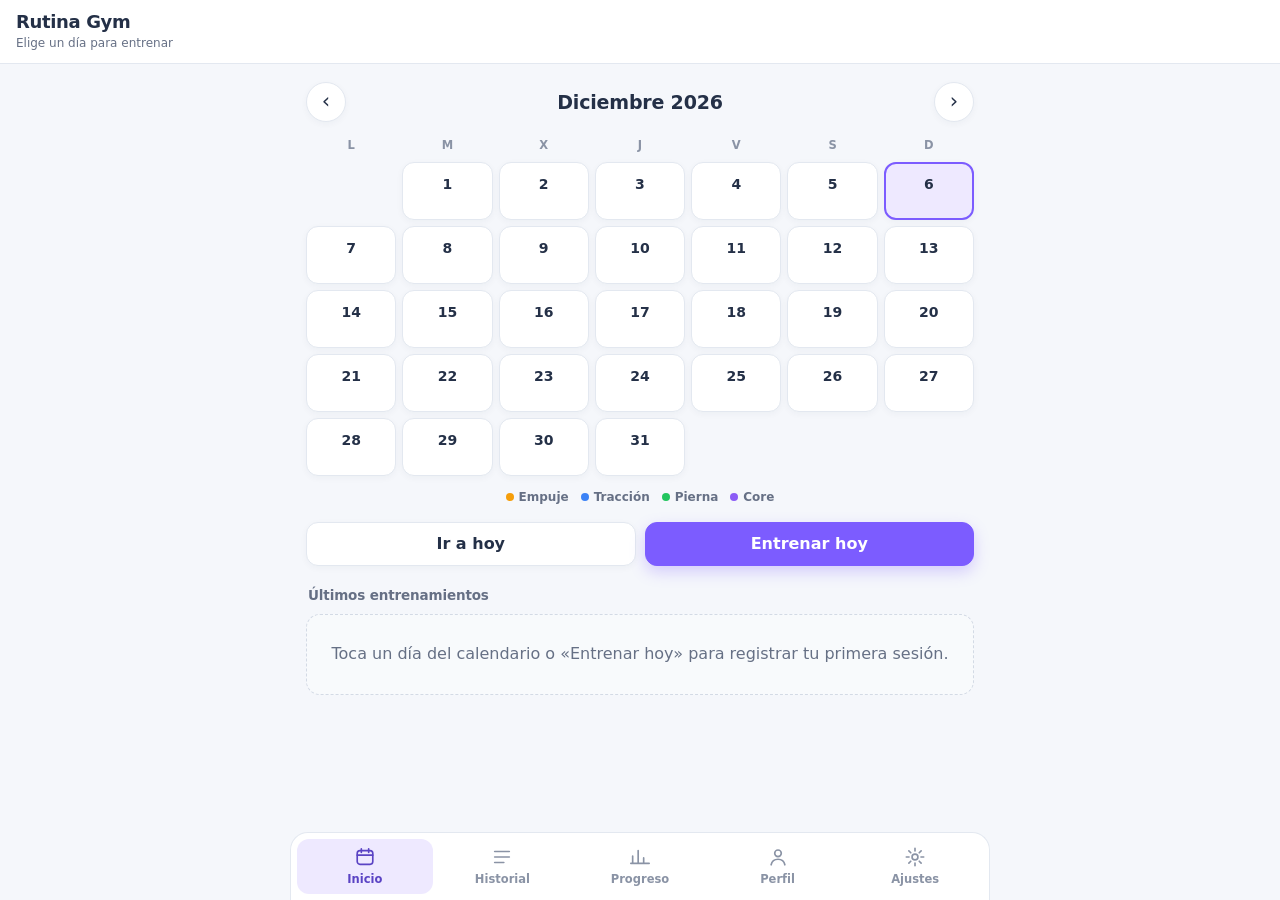
==== commit d9d1a552: "Acción automática: Archivos descomprimidos" ====
--- a/index.html
+++ b/index.html
@@ -12,6 +12,7 @@
 <link rel="manifest" href="manifest.json">
 <link rel="icon" type="image/png" sizes="32x32" href="icons/favicon-32.png">
 <link rel="apple-touch-icon" href="icons/apple-touch-icon.png">
+
 <link rel="stylesheet" href="css/app.css">
 <title>Rutina Gym</title>
 </head>
@@ -27,6 +28,7 @@
     <button type="button" data-route=""><svg viewBox="0 0 24 24" aria-hidden="true"><rect x="3.5" y="5" width="17" height="15" rx="3"/><path d="M3.5 10h17M8 3v4M16 3v4"/></svg>Inicio</button>
     <button type="button" data-route="history"><svg viewBox="0 0 24 24" aria-hidden="true"><path d="M4 6h16M4 12h16M4 18h10"/></svg>Historial</button>
     <button type="button" data-route="stats"><svg viewBox="0 0 24 24" aria-hidden="true"><path d="M4 19V11M10 19V5M16 19v-6M22 19H2"/></svg>Progreso</button>
+    <button type="button" data-route="profile"><svg viewBox="0 0 24 24" aria-hidden="true"><circle cx="12" cy="8" r="3.6"/><path d="M4.5 20.5c.8-3.8 3.8-6 7.5-6s6.7 2.2 7.5 6"/></svg>Perfil</button>
     <button type="button" data-route="settings"><svg viewBox="0 0 24 24" aria-hidden="true"><circle cx="12" cy="12" r="3.2"/><path d="M12 2.5v3M12 18.5v3M2.5 12h3M18.5 12h3M5.3 5.3l2.1 2.1M16.6 16.6l2.1 2.1M5.3 18.7l2.1-2.1M16.6 7.4l2.1-2.1"/></svg>Ajustes</button>
   </nav>
 </div>
@@ -34,10 +36,12 @@
 <div id="modalRoot"></div>
 <noscript><p style="padding:20px">Rutina Gym necesita JavaScript activado.</p></noscript>
 <script src="data/exercises.js"></script>
+<script src="data/covers.js"></script>
 <script src="js/util.js" defer></script>
 <script src="js/store.js" defer></script>
 <script src="js/images.js" defer></script>
 <script src="js/logic.js" defer></script>
+<script src="js/calories.js" defer></script>
 <script src="js/timer.js" defer></script>
 <script src="js/charts.js" defer></script>
 <script src="js/backup.js" defer></script>
--- a/css/app.css
+++ b/css/app.css
@@ -58,7 +58,7 @@
 .icon-btn{width:40px;height:40px;flex:0 0 40px;display:grid;place-items:center;border:1px solid var(--border);border-radius:50%;background:var(--surface);color:var(--text);font-size:20px;line-height:1;box-shadow:var(--shadow-sm)}
 #backBtn{font-size:26px;padding-bottom:3px}
 #screen{max-width:700px;margin:auto;padding:16px 16px 24px}
-.bottom-nav{position:fixed;bottom:0;left:0;right:0;z-index:30;display:grid;grid-template-columns:repeat(4,1fr);gap:4px;padding:6px 8px calc(6px + env(safe-area-inset-bottom));background:var(--glass);backdrop-filter:blur(14px);-webkit-backdrop-filter:blur(14px);border-top:1px solid var(--border)}
+.bottom-nav{position:fixed;bottom:0;left:0;right:0;z-index:30;display:grid;grid-template-columns:repeat(5,1fr);gap:2px;padding:6px 6px calc(6px + env(safe-area-inset-bottom));background:var(--glass);backdrop-filter:blur(14px);-webkit-backdrop-filter:blur(14px);border-top:1px solid var(--border)}
 .bottom-nav button{display:flex;flex-direction:column;align-items:center;gap:3px;color:var(--faint);padding:7px 4px;font-size:11.5px;font-weight:650;border-radius:12px;text-align:center}
 .bottom-nav svg{width:22px;height:22px;fill:none;stroke:currentColor;stroke-width:1.8;stroke-linecap:round;stroke-linejoin:round}
 .bottom-nav button.active{color:var(--accent-text);background:var(--accent-soft)}
@@ -200,6 +200,10 @@
 .exercise-instructions{white-space:pre-line;line-height:1.5;margin:8px 0 2px}
 .sets{margin-top:10px}
 .set-row{display:grid;grid-template-columns:38px 1fr 1fr 0.8fr 46px;gap:6px;align-items:center;margin-top:6px}
+.set-row.timed{grid-template-columns:34px minmax(58px,.9fr) minmax(58px,.9fr) auto 40px}
+.set-row.timed .hold-clock{font-variant-numeric:tabular-nums;font-size:16px;font-weight:800;text-align:center;white-space:nowrap}
+.set-row.timed .hold-target{font-variant-numeric:tabular-nums;font-size:14px;padding:9px 2px;text-align:center;min-width:0}
+.set-row.timed .small-btn{padding:8px 8px;white-space:nowrap}
 .set-head{margin:0;font-size:11.5px;color:var(--faint);font-weight:700;text-align:center}
 .set-row input{padding:9px 4px;text-align:center;font-weight:650;min-width:0}
 .set-num{height:42px;border-radius:10px;background:var(--surface-3);color:var(--muted);font-weight:800;font-size:14px;text-align:center}
@@ -301,6 +305,26 @@
   #screen{padding-left:12px;padding-right:12px}
   .day-cell{min-height:50px}
   .set-row{grid-template-columns:32px 1fr 1fr 0.75fr 42px;gap:5px}
+  .set-row.timed{grid-template-columns:28px minmax(52px,.9fr) minmax(52px,.9fr) auto 36px;gap:4px}
+  .set-row.timed .hold-clock{font-size:14px}
+  .set-row.timed .hold-target{font-size:12px;padding:8px 1px}
+  .set-row.timed .small-btn{padding:7px 6px;font-size:11.5px}
   .rest-actions .chip{padding:6px 8px}
   .rest-clock{font-size:22px}
 }
+
+.cover-info code{font-size:11.5px;word-break:break-all}
+
+
+/* Personalización visual desde Ajustes */
+.theme-color-grid{display:grid;gap:8px;margin:14px 0}
+.theme-color-option{display:flex;align-items:center;justify-content:space-between;gap:12px;padding:10px 12px;border:1px solid var(--border);border-radius:12px;background:var(--surface-2)}
+.theme-color-option>span{display:flex;flex-direction:column;gap:2px;min-width:0}
+.theme-color-option input[type="color"]{width:48px;height:40px;flex:0 0 48px;padding:3px;border:1px solid var(--border-strong);border-radius:10px;background:var(--surface);cursor:pointer}
+
+/* Series isométricas: tiempo acumulado por serie en lugar de kg/repeticiones/RIR. */
+.set-row.timed{grid-template-columns:34px minmax(58px,.9fr) minmax(58px,.9fr) auto 40px}
+.set-row.timed .hold-clock{display:block;text-align:center;font-variant-numeric:tabular-nums;font-weight:750;padding:10px 2px;background:var(--surface-2);border-radius:10px}
+.set-row.timed .btn{min-width:0;padding:8px 4px}
+
+.cal-preview{margin-top:12px;padding:11px 12px;border-radius:12px;background:var(--surface-2);border:1px solid var(--border);line-height:1.5}
